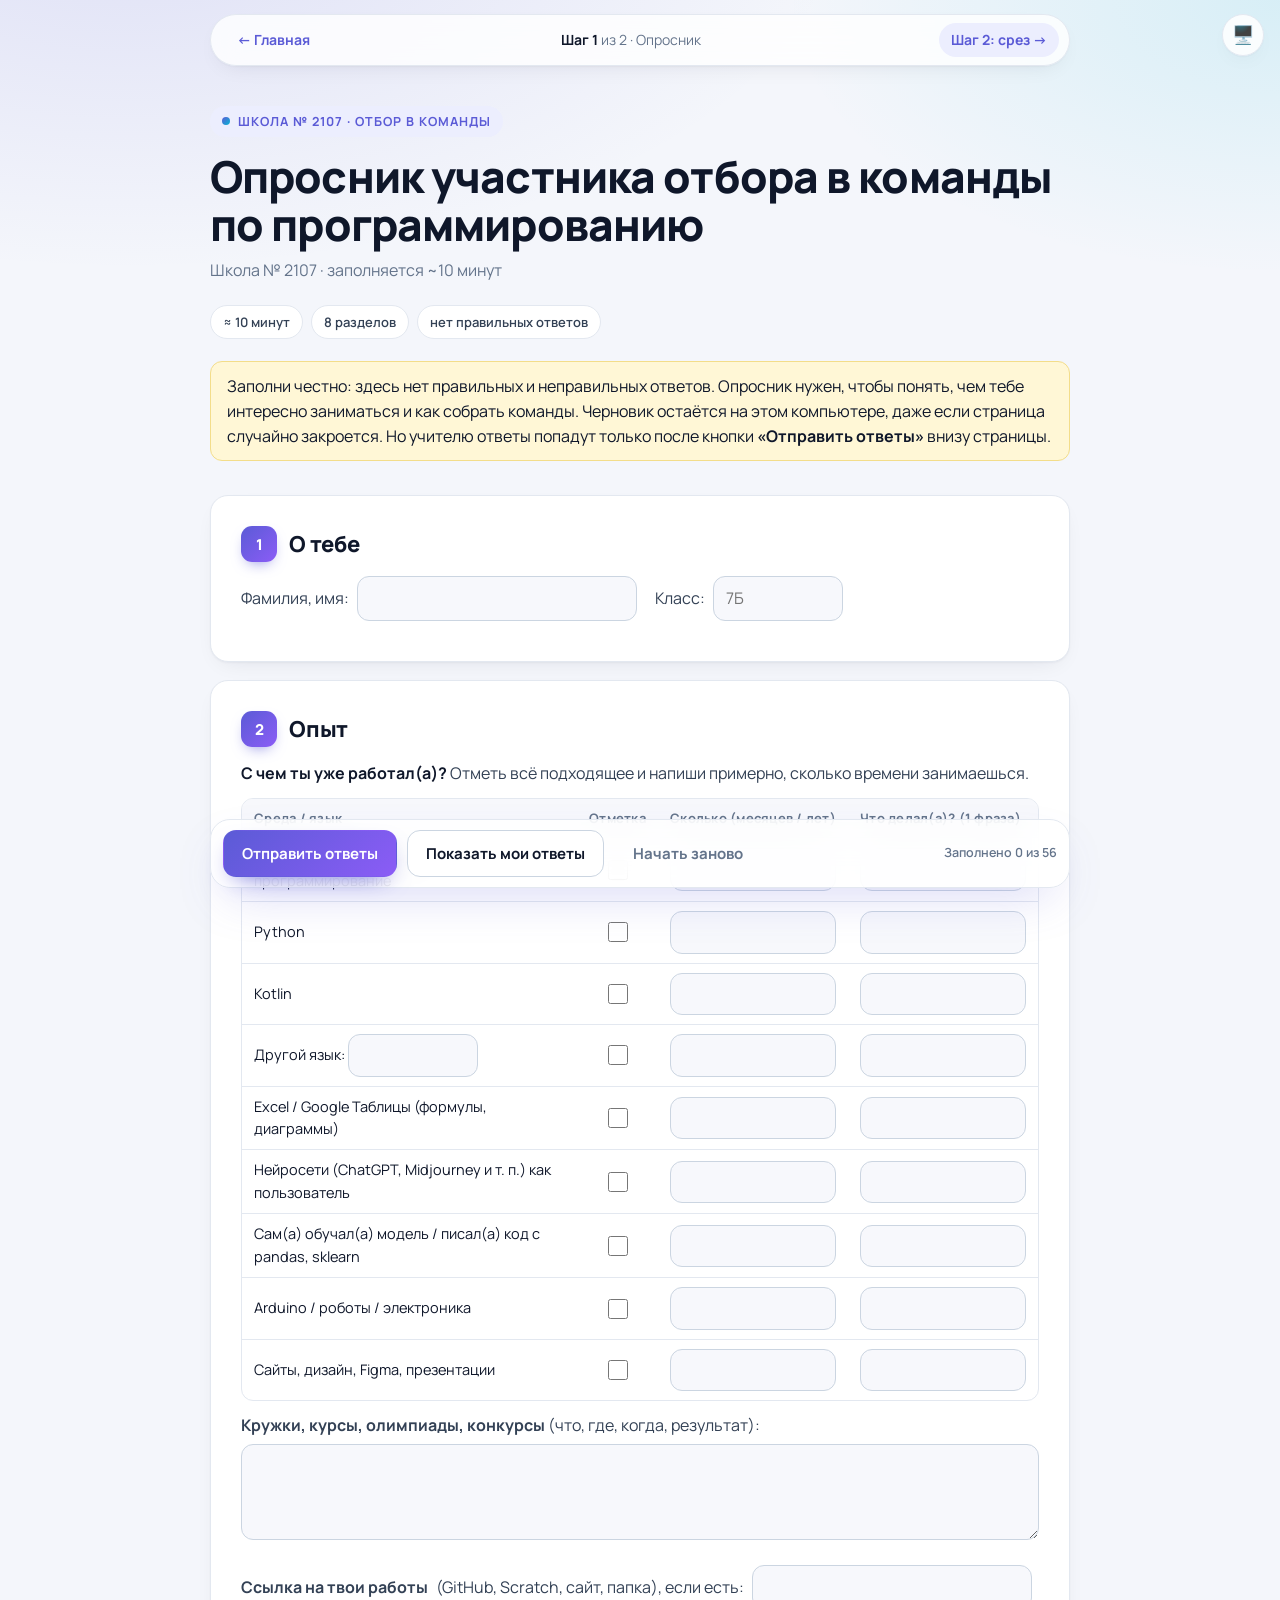
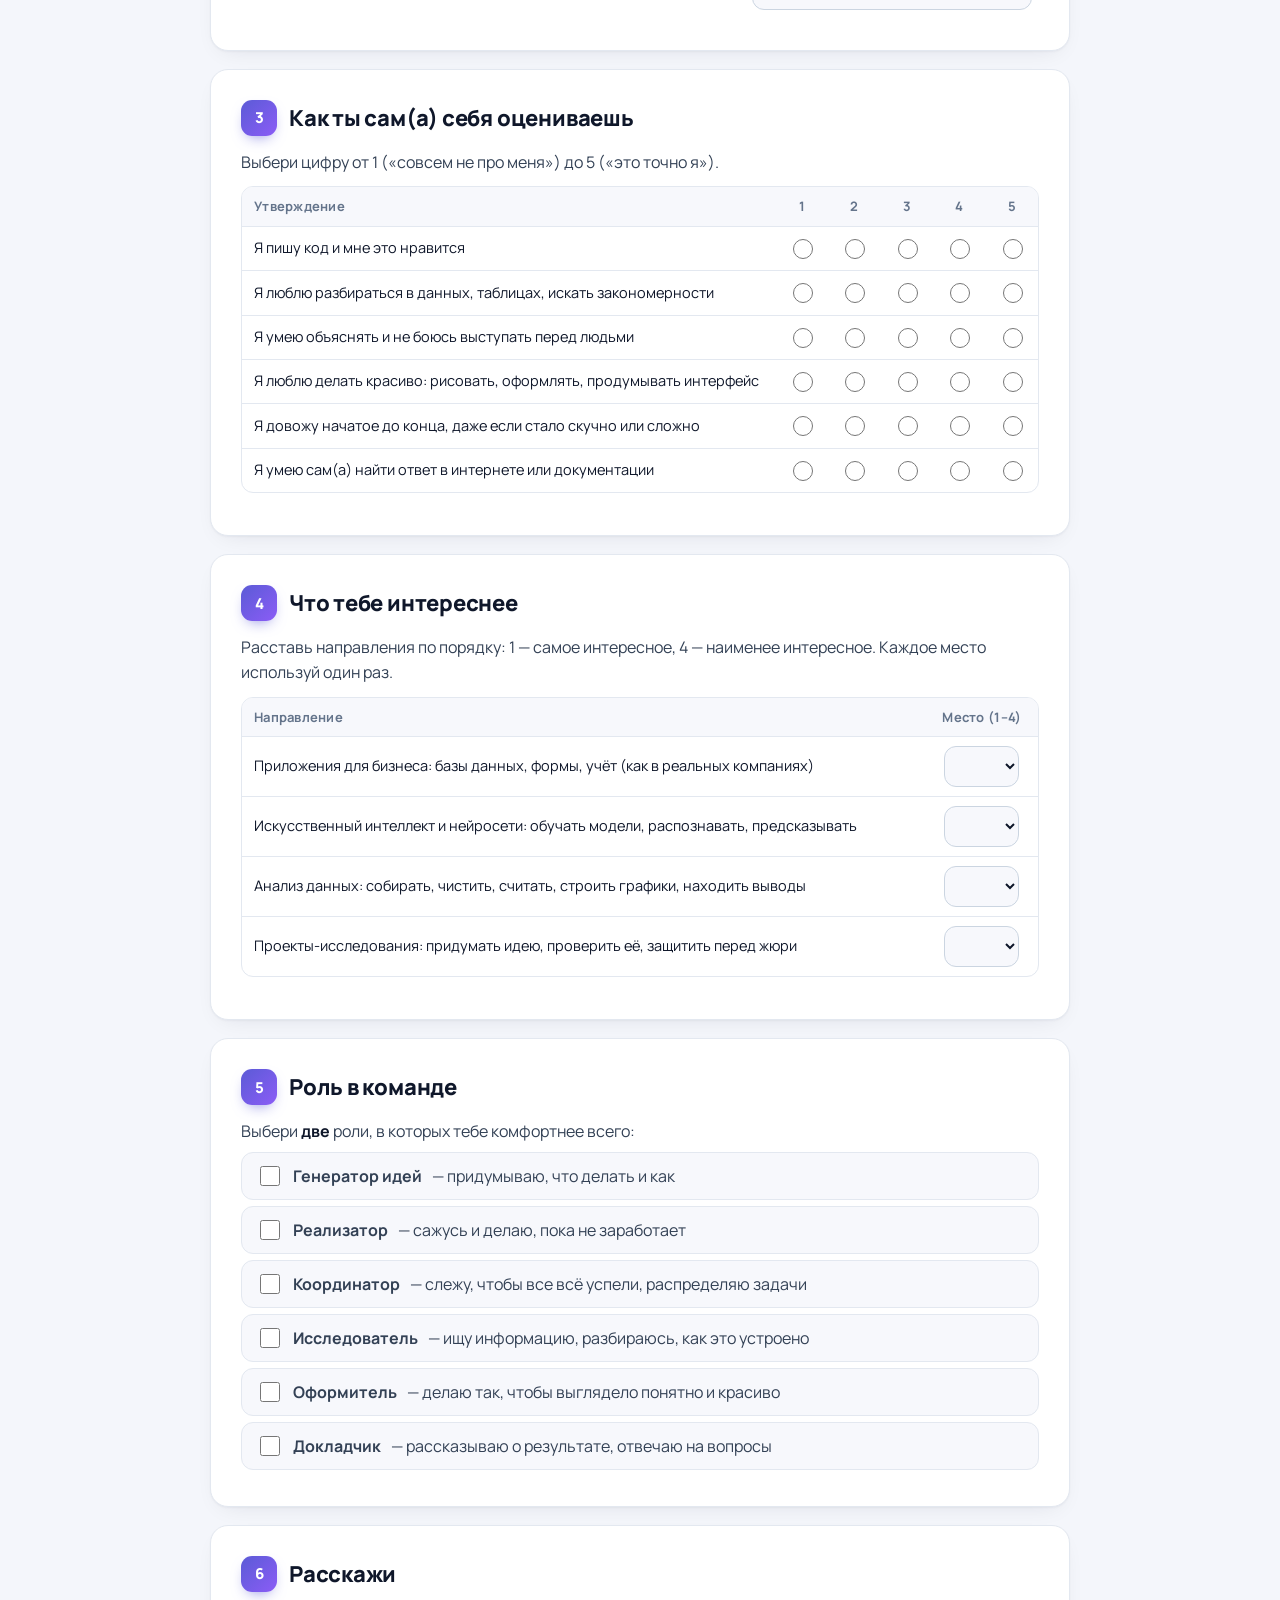
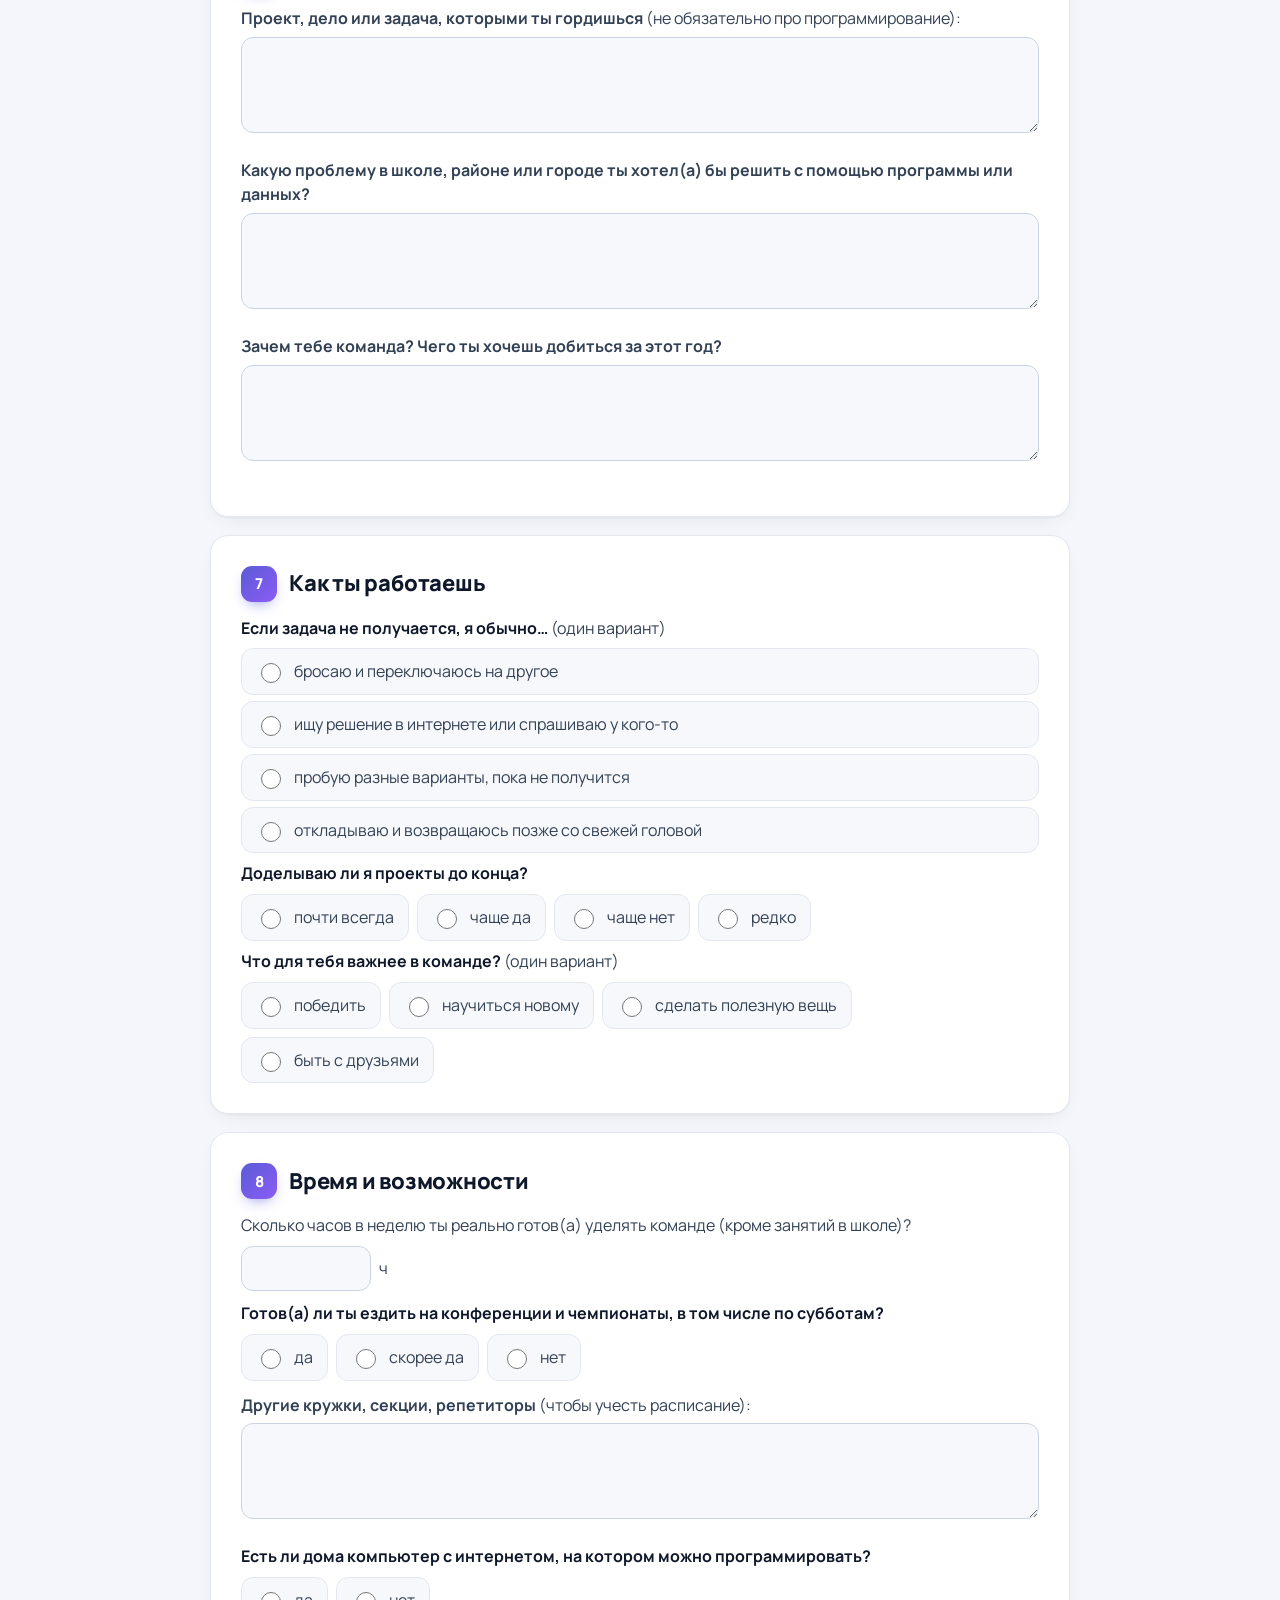
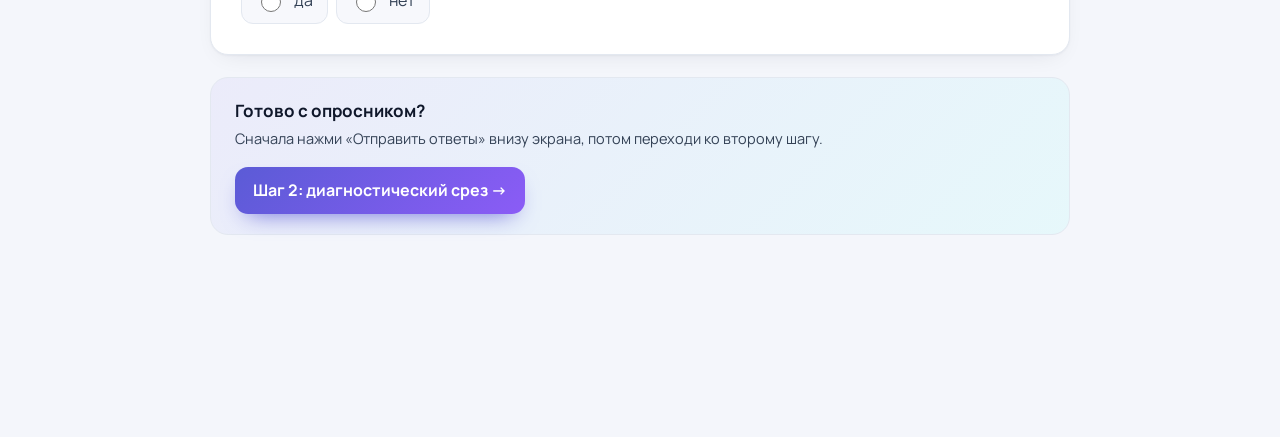
==== 01_опросник.html @ 0de2f6ca "Кнопка «Начать заново» и очистка формы после отправки" ====
<!doctype html>
<html lang="ru">
<head>
<meta charset="utf-8">
<meta name="viewport" content="width=device-width, initial-scale=1">
<title>Опросник участника отбора в команды по программированию</title>
<link rel="preconnect" href="https://fonts.googleapis.com">
<link rel="preconnect" href="https://fonts.gstatic.com" crossorigin>
<link href="https://fonts.googleapis.com/css2?family=Manrope:wght@500;600;700;800&family=JetBrains+Mono:wght@400;700&display=swap" rel="stylesheet">
<script src="_theme.js?v=20260913205445"></script>
<link rel="stylesheet" href="_common.css?v=20260913205445">
</head>
<body>
<form data-form="опросник" onsubmit="return false">
<div class="progress" aria-hidden="true"><i id="progress-bar"></i></div>
<nav class="topbar"><a class="home" href="index.html">← Главная</a><span class="stepmark"><b>Шаг 1</b> из 2 · Опросник</span><a class="next" href="02_срез.html">Шаг 2: срез →</a></nav>
<div class="hero">
<span class="eyebrow">Школа № 2107 · отбор в команды</span>
<h1>Опросник участника отбора в команды по программированию</h1>
<p class="sub">Школа № 2107 · заполняется ~10 минут</p>
<div class="chips"><span class="chip">≈ 10 минут</span><span class="chip">8 разделов</span><span class="chip">нет правильных ответов</span></div>
<p class="note">Заполни честно: здесь нет правильных и неправильных ответов. Опросник нужен, чтобы понять, чем тебе интересно заниматься и как собрать команды. Черновик остаётся на этом компьютере, даже если страница случайно закроется. Но учителю ответы попадут только после кнопки <b>«Отправить ответы»</b> внизу страницы.</p>
</div>
<section class="block" id="blk-1" data-blk="1">
<h2><span class="blk">1</span>О тебе</h2>
<div class="row"><label>Фамилия, имя: <input type="text" class="mid" name="fio" data-label="Фамилия, имя" required></label>
<label>Класс: <input type="text" class="short" name="klass" data-label="Класс" placeholder="7Б"></label></div>
</section>
<section class="block" id="blk-2" data-blk="2">
<h2><span class="blk">2</span>Опыт</h2>
<p><b>С чем ты уже работал(а)?</b> Отметь всё подходящее и напиши примерно, сколько времени занимаешься.</p>
<table>
<tr><th>Среда / язык</th><th class="c">Отметка</th><th>Сколько (месяцев / лет)</th><th>Что делал(а)? (1 фраза)</th></tr>
<tr><td>Scratch / другое блочное программирование</td><td class="c"><input type="checkbox" name="exp_scratch" data-label="Опыт: Scratch"></td><td><input type="text" name="exp_scratch_time" data-label="Scratch: сколько"></td><td><input type="text" name="exp_scratch_what" data-label="Scratch: что делал"></td></tr>
<tr><td>Python</td><td class="c"><input type="checkbox" name="exp_python" data-label="Опыт: Python"></td><td><input type="text" name="exp_python_time" data-label="Python: сколько"></td><td><input type="text" name="exp_python_what" data-label="Python: что делал"></td></tr>
<tr><td>Kotlin</td><td class="c"><input type="checkbox" name="exp_kotlin" data-label="Опыт: Kotlin"></td><td><input type="text" name="exp_kotlin_time" data-label="Kotlin: сколько"></td><td><input type="text" name="exp_kotlin_what" data-label="Kotlin: что делал"></td></tr>
<tr><td>Другой язык: <input type="text" class="short" name="exp_other_name" data-label="Другой язык: какой"></td><td class="c"><input type="checkbox" name="exp_other" data-label="Опыт: другой язык"></td><td><input type="text" name="exp_other_time" data-label="Другой язык: сколько"></td><td><input type="text" name="exp_other_what" data-label="Другой язык: что делал"></td></tr>
<tr><td>Excel / Google Таблицы (формулы, диаграммы)</td><td class="c"><input type="checkbox" name="exp_tables" data-label="Опыт: таблицы"></td><td><input type="text" name="exp_tables_time" data-label="Таблицы: сколько"></td><td><input type="text" name="exp_tables_what" data-label="Таблицы: что делал"></td></tr>
<tr><td>Нейросети (ChatGPT, Midjourney и т. п.) как пользователь</td><td class="c"><input type="checkbox" name="exp_ai_user" data-label="Опыт: нейросети как пользователь"></td><td><input type="text" name="exp_ai_user_time" data-label="Нейросети-пользователь: сколько"></td><td><input type="text" name="exp_ai_user_what" data-label="Нейросети-пользователь: что делал"></td></tr>
<tr><td>Сам(а) обучал(а) модель / писал(а) код с pandas, sklearn</td><td class="c"><input type="checkbox" name="exp_ai_dev" data-label="Опыт: обучал модель / pandas"></td><td><input type="text" name="exp_ai_dev_time" data-label="Модели/pandas: сколько"></td><td><input type="text" name="exp_ai_dev_what" data-label="Модели/pandas: что делал"></td></tr>
<tr><td>Arduino / роботы / электроника</td><td class="c"><input type="checkbox" name="exp_arduino" data-label="Опыт: Arduino/роботы"></td><td><input type="text" name="exp_arduino_time" data-label="Arduino: сколько"></td><td><input type="text" name="exp_arduino_what" data-label="Arduino: что делал"></td></tr>
<tr><td>Сайты, дизайн, Figma, презентации</td><td class="c"><input type="checkbox" name="exp_design" data-label="Опыт: сайты/дизайн"></td><td><input type="text" name="exp_design_time" data-label="Дизайн: сколько"></td><td><input type="text" name="exp_design_what" data-label="Дизайн: что делал"></td></tr>
</table>
<div class="q"><div class="t"><b>Кружки, курсы, олимпиады, конкурсы</b> (что, где, когда, результат):</div><textarea name="circles" data-label="Кружки, курсы, олимпиады"></textarea></div>
<div class="row"><label><b>Ссылка на твои работы</b> (GitHub, Scratch, сайт, папка), если есть: <input type="text" class="mid" name="link" data-label="Ссылка на работы"></label></div>
</section>
<section class="block" id="blk-3" data-blk="3">
<h2><span class="blk">3</span>Как ты сам(а) себя оцениваешь</h2>
<p>Выбери цифру от 1 («совсем не про меня») до 5 («это точно я»).</p>
<table class="scale">
<tr><th>Утверждение</th><th class="c">1</th><th class="c">2</th><th class="c">3</th><th class="c">4</th><th class="c">5</th></tr>
<tr><td>Я пишу код и мне это нравится</td><td><input type="radio" name="self_code" value="1" data-label="Самооценка: код"></td><td><input type="radio" name="self_code" value="2"></td><td><input type="radio" name="self_code" value="3"></td><td><input type="radio" name="self_code" value="4"></td><td><input type="radio" name="self_code" value="5"></td></tr>
<tr><td>Я люблю разбираться в данных, таблицах, искать закономерности</td><td><input type="radio" name="self_data" value="1" data-label="Самооценка: данные"></td><td><input type="radio" name="self_data" value="2"></td><td><input type="radio" name="self_data" value="3"></td><td><input type="radio" name="self_data" value="4"></td><td><input type="radio" name="self_data" value="5"></td></tr>
<tr><td>Я умею объяснять и не боюсь выступать перед людьми</td><td><input type="radio" name="self_speak" value="1" data-label="Самооценка: выступаю"></td><td><input type="radio" name="self_speak" value="2"></td><td><input type="radio" name="self_speak" value="3"></td><td><input type="radio" name="self_speak" value="4"></td><td><input type="radio" name="self_speak" value="5"></td></tr>
<tr><td>Я люблю делать красиво: рисовать, оформлять, продумывать интерфейс</td><td><input type="radio" name="self_design" value="1" data-label="Самооценка: красиво"></td><td><input type="radio" name="self_design" value="2"></td><td><input type="radio" name="self_design" value="3"></td><td><input type="radio" name="self_design" value="4"></td><td><input type="radio" name="self_design" value="5"></td></tr>
<tr><td>Я довожу начатое до конца, даже если стало скучно или сложно</td><td><input type="radio" name="self_finish" value="1" data-label="Самооценка: довожу до конца"></td><td><input type="radio" name="self_finish" value="2"></td><td><input type="radio" name="self_finish" value="3"></td><td><input type="radio" name="self_finish" value="4"></td><td><input type="radio" name="self_finish" value="5"></td></tr>
<tr><td>Я умею сам(а) найти ответ в интернете или документации</td><td><input type="radio" name="self_search" value="1" data-label="Самооценка: ищу сам"></td><td><input type="radio" name="self_search" value="2"></td><td><input type="radio" name="self_search" value="3"></td><td><input type="radio" name="self_search" value="4"></td><td><input type="radio" name="self_search" value="5"></td></tr>
</table>
</section>
<section class="block" id="blk-4" data-blk="4">
<h2><span class="blk">4</span>Что тебе интереснее</h2>
<p>Расставь направления по порядку: 1 — самое интересное, 4 — наименее интересное. Каждое место используй один раз.</p>
<table>
<tr><th>Направление</th><th class="c">Место (1–4)</th></tr>
<tr><td>Приложения для бизнеса: базы данных, формы, учёт (как в реальных компаниях)</td><td class="c"><select name="rank_business" data-label="Место: приложения для бизнеса"><option value=""></option><option>1</option><option>2</option><option>3</option><option>4</option></select></td></tr>
<tr><td>Искусственный интеллект и нейросети: обучать модели, распознавать, предсказывать</td><td class="c"><select name="rank_ai" data-label="Место: ИИ"><option value=""></option><option>1</option><option>2</option><option>3</option><option>4</option></select></td></tr>
<tr><td>Анализ данных: собирать, чистить, считать, строить графики, находить выводы</td><td class="c"><select name="rank_data" data-label="Место: анализ данных"><option value=""></option><option>1</option><option>2</option><option>3</option><option>4</option></select></td></tr>
<tr><td>Проекты-исследования: придумать идею, проверить её, защитить перед жюри</td><td class="c"><select name="rank_research" data-label="Место: проекты-исследования"><option value=""></option><option>1</option><option>2</option><option>3</option><option>4</option></select></td></tr>
</table>
</section>
<section class="block" id="blk-5" data-blk="5">
<h2><span class="blk">5</span>Роль в команде</h2>
<p>Выбери <b>две</b> роли, в которых тебе комфортнее всего:</p>
<div class="opts" data-max="2">
<label><input type="checkbox" name="role_ideas" data-label="Роль: генератор идей"> <b>Генератор идей</b> — придумываю, что делать и как</label>
<label><input type="checkbox" name="role_maker" data-label="Роль: реализатор"> <b>Реализатор</b> — сажусь и делаю, пока не заработает</label>
<label><input type="checkbox" name="role_coord" data-label="Роль: координатор"> <b>Координатор</b> — слежу, чтобы все всё успели, распределяю задачи</label>
<label><input type="checkbox" name="role_research" data-label="Роль: исследователь"> <b>Исследователь</b> — ищу информацию, разбираюсь, как это устроено</label>
<label><input type="checkbox" name="role_design" data-label="Роль: оформитель"> <b>Оформитель</b> — делаю так, чтобы выглядело понятно и красиво</label>
<label><input type="checkbox" name="role_speaker" data-label="Роль: докладчик"> <b>Докладчик</b> — рассказываю о результате, отвечаю на вопросы</label>
</div>
</section>
<section class="block" id="blk-6" data-blk="6">
<h2><span class="blk">6</span>Расскажи</h2>
<div class="q"><div class="t"><b>Проект, дело или задача, которыми ты гордишься</b> (не обязательно про программирование):</div><textarea name="proud" data-label="Проект, которым горжусь"></textarea></div>
<div class="q"><div class="t"><b>Какую проблему в школе, районе или городе ты хотел(а) бы решить с помощью программы или данных?</b></div><textarea name="problem" data-label="Какую проблему хочу решить"></textarea></div>
<div class="q"><div class="t"><b>Зачем тебе команда? Чего ты хочешь добиться за этот год?</b></div><textarea name="why" data-label="Зачем команда, цель на год"></textarea></div>
</section>
<section class="block" id="blk-7" data-blk="7">
<h2><span class="blk">7</span>Как ты работаешь</h2>
<p><b>Если задача не получается, я обычно…</b> (один вариант)</p>
<div class="opts">
<label><input type="radio" name="stuck" value="бросаю" data-label="Если не получается"> бросаю и переключаюсь на другое</label>
<label><input type="radio" name="stuck" value="ищу решение"> ищу решение в интернете или спрашиваю у кого-то</label>
<label><input type="radio" name="stuck" value="пробую варианты"> пробую разные варианты, пока не получится</label>
<label><input type="radio" name="stuck" value="откладываю"> откладываю и возвращаюсь позже со свежей головой</label>
</div>
<p><b>Доделываю ли я проекты до конца?</b></p>
<div class="opts inline">
<label><input type="radio" name="finish" value="почти всегда" data-label="Доделываю до конца"> почти всегда</label>
<label><input type="radio" name="finish" value="чаще да"> чаще да</label>
<label><input type="radio" name="finish" value="чаще нет"> чаще нет</label>
<label><input type="radio" name="finish" value="редко"> редко</label>
</div>
<p><b>Что для тебя важнее в команде?</b> (один вариант)</p>
<div class="opts inline">
<label><input type="radio" name="important" value="победить" data-label="Важнее в команде"> победить</label>
<label><input type="radio" name="important" value="научиться новому"> научиться новому</label>
<label><input type="radio" name="important" value="сделать полезную вещь"> сделать полезную вещь</label>
<label><input type="radio" name="important" value="быть с друзьями"> быть с друзьями</label>
</div>
</section>
<section class="block" id="blk-8" data-blk="8">
<h2><span class="blk">8</span>Время и возможности</h2>
<div class="row"><label>Сколько часов в неделю ты реально готов(а) уделять команде (кроме занятий в школе)? <input type="number" min="0" max="40" class="short" name="hours" data-label="Часов в неделю"> ч</label></div>
<p><b>Готов(а) ли ты ездить на конференции и чемпионаты, в том числе по субботам?</b></p>
<div class="opts inline">
<label><input type="radio" name="trips" value="да" data-label="Готов к выездам"> да</label>
<label><input type="radio" name="trips" value="скорее да"> скорее да</label>
<label><input type="radio" name="trips" value="нет"> нет</label>
</div>
<div class="q"><div class="t"><b>Другие кружки, секции, репетиторы</b> (чтобы учесть расписание):</div><textarea name="other_activities" data-label="Другие кружки и секции"></textarea></div>
<p><b>Есть ли дома компьютер с интернетом, на котором можно программировать?</b></p>
<div class="opts inline">
<label><input type="radio" name="pc_home" value="да" data-label="Компьютер дома"> да</label>
<label><input type="radio" name="pc_home" value="нет"> нет</label>
</div>
</section>
<div class="nextcard"><div><b>Готово с опросником?</b><span>Сначала нажми «Отправить ответы» внизу экрана, потом переходи ко второму шагу.</span></div><a class="btn" href="02_срез.html">Шаг 2: диагностический срез →</a></div>
<div id="preview-modal" class="modal" hidden><div class="modal-card"><div class="modal-head"><b>Мои ответы</b><button type="button" id="preview-close" class="mini">Закрыть</button></div><pre id="preview"></pre></div></div>
<div class="savebar"><div class="inner">
<button type="button" id="submit-btn" class="primary">Отправить ответы</button>
<button type="button" id="save-btn">Сохранить файлом</button>
<button type="button" id="preview-btn">Показать мои ответы</button>
<button type="button" id="reset-btn" class="ghost">Начать заново</button>
<div class="status"><span id="counter"></span><span id="saved-msg"></span><span id="mode" class="muted"></span></div>
</div></div>
</form>
<script src="_config.js?v=20260913205445"></script>
<script src="_common.js?v=20260913205445"></script>
</body>
</html>
---- _common.css ----
/* ===== Дизайн-система форм отбора · 2026 ===== */
:root {
  --bg: #f4f6fb;
  --bg-2: #eef1f8;
  --surface: #ffffff;
  --surface-2: #f7f8fc;
  --ink: #0f172a;
  --ink-2: #334155;
  --muted: #64748b;
  --line: #e3e8f0;
  --line-2: #cbd5e1;
  --accent: #5b5bd6;
  --accent-2: #8b5cf6;
  --accent-3: #06b6d4;
  --accent-ink: #ffffff;
  --accent-soft: #eceefe;
  --ok: #16a34a;
  --ok-soft: #dcfce7;
  --warn-soft: #fff7d6;
  --warn-line: #f3dd8a;
  --code-bg: #0f172a;
  --code-ink: #e2e8f0;
  --shadow: 0 1px 2px rgba(15, 23, 42, .04), 0 8px 24px -12px rgba(15, 23, 42, .12);
  --shadow-lg: 0 20px 50px -20px rgba(91, 91, 214, .35);
  --radius: 18px;
  --radius-sm: 12px;
  --font: "Manrope", "Inter", -apple-system, "Segoe UI", Roboto, Arial, sans-serif;
  --mono: "JetBrains Mono", Menlo, Consolas, monospace;
  color-scheme: light;
}
:root[data-theme="dark"] {
    --bg: #0b0f1a;
    --bg-2: #0e1322;
    --surface: #121a2b;
    --surface-2: #171f33;
    --ink: #e8ecf5;
    --ink-2: #c3cad9;
    --muted: #8b95a9;
    --line: #22304a;
    --line-2: #34405c;
    --accent: #8b8bff;
    --accent-2: #a78bfa;
    --accent-3: #22d3ee;
    --accent-ink: #0b0f1a;
    --accent-soft: #1d2140;
    --ok: #4ade80;
    --ok-soft: #10301f;
    --warn-soft: #2b2610;
    --warn-line: #5a4d1a;
    --code-bg: #0a1020;
    --code-ink: #dbe3f0;
    --shadow: 0 1px 2px rgba(0, 0, 0, .3), 0 12px 32px -14px rgba(0, 0, 0, .6);
    --shadow-lg: 0 20px 50px -20px rgba(139, 139, 255, .35);
    color-scheme: dark;
}
@media (prefers-color-scheme: dark) {
  :root:not([data-theme="light"]) {
    --bg: #0b0f1a;
    --bg-2: #0e1322;
    --surface: #121a2b;
    --surface-2: #171f33;
    --ink: #e8ecf5;
    --ink-2: #c3cad9;
    --muted: #8b95a9;
    --line: #22304a;
    --line-2: #34405c;
    --accent: #8b8bff;
    --accent-2: #a78bfa;
    --accent-3: #22d3ee;
    --accent-ink: #0b0f1a;
    --accent-soft: #1d2140;
    --ok: #4ade80;
    --ok-soft: #10301f;
    --warn-soft: #2b2610;
    --warn-line: #5a4d1a;
    --code-bg: #0a1020;
    --code-ink: #dbe3f0;
    --shadow: 0 1px 2px rgba(0, 0, 0, .3), 0 12px 32px -14px rgba(0, 0, 0, .6);
    --shadow-lg: 0 20px 50px -20px rgba(139, 139, 255, .35);
    color-scheme: dark;
  }
}

* { box-sizing: border-box; }
html { scroll-behavior: smooth; scroll-padding-top: 90px; }
body {
  margin: 0;
  padding: 0 clamp(16px, 4vw, 40px) 180px;
  font: 16px/1.55 var(--font);
  color: var(--ink);
  background:
    radial-gradient(1200px 600px at 10% -10%, color-mix(in srgb, var(--accent) 14%, transparent), transparent 60%),
    radial-gradient(900px 500px at 100% 0%, color-mix(in srgb, var(--accent-3) 12%, transparent), transparent 55%),
    var(--bg);
  background-attachment: fixed;
  -webkit-font-smoothing: antialiased;
}
form, main { max-width: 860px; margin: 0 auto; }

/* ---------- Верх страницы ---------- */
.hero { padding: 40px 0 8px; }
.eyebrow {
  display: inline-flex; align-items: center; gap: 8px;
  font-size: 12.5px; font-weight: 700; letter-spacing: .08em; text-transform: uppercase;
  color: var(--accent); background: var(--accent-soft);
  padding: 6px 12px; border-radius: 999px; margin: 0 0 16px;
}
.eyebrow::before { content: ""; width: 8px; height: 8px; border-radius: 50%; background: linear-gradient(135deg, var(--accent), var(--accent-3)); }
h1 {
  font-size: clamp(30px, 5vw, 44px); line-height: 1.08; letter-spacing: -.02em; font-weight: 800;
  margin: 0 0 10px; color: var(--ink);
}
.sub { color: var(--muted); font-size: 16px; margin: 0 0 22px; }
.chips { display: flex; flex-wrap: wrap; gap: 8px; margin: 0 0 22px; }
.chip {
  font-size: 13px; font-weight: 600; color: var(--ink-2);
  background: var(--surface); border: 1px solid var(--line); border-radius: 999px; padding: 6px 12px;
}

/* ---------- Карточки-блоки ---------- */
.block, .card-static {
  background: var(--surface);
  border: 1px solid var(--line);
  border-radius: var(--radius);
  box-shadow: var(--shadow);
  padding: clamp(18px, 3vw, 30px);
  margin: 18px 0;
}
.block > h2:first-child { margin-top: 0; }
h2 {
  font-size: 22px; font-weight: 800; letter-spacing: -.01em; margin: 0 0 14px;
  display: flex; align-items: center; gap: 12px;
}
h2 .blk {
  flex: none; width: 36px; height: 36px; border-radius: 11px;
  display: grid; place-items: center; font-size: 15px; font-weight: 800; color: var(--accent-ink);
  background: linear-gradient(135deg, var(--accent), var(--accent-2));
  box-shadow: 0 6px 16px -8px var(--accent);
}
h3 { font-size: 17px; font-weight: 700; margin: 26px 0 8px; display: flex; align-items: center; gap: 10px; }
h3 .qn {
  flex: none; font-family: var(--mono); font-size: 12.5px; font-weight: 700; letter-spacing: .02em;
  color: var(--accent); background: var(--accent-soft); border-radius: 8px; padding: 3px 8px;
}
h3 .star { color: #f59e0b; font-size: 14px; }
p { margin: 8px 0; color: var(--ink-2); }
p b, li b { color: var(--ink); }
.note {
  background: var(--warn-soft); border: 1px solid var(--warn-line);
  padding: 12px 16px; border-radius: var(--radius-sm); color: var(--ink);
}
.note b { color: var(--ink); }
blockquote {
  margin: 10px 0; padding: 12px 16px; border-left: 3px solid var(--accent);
  background: var(--surface-2); border-radius: 0 var(--radius-sm) var(--radius-sm) 0; color: var(--ink-2);
}
ul, ol { margin: 8px 0; padding-left: 24px; color: var(--ink-2); }
li { margin: 4px 0; }
a { color: var(--accent); font-weight: 600; text-decoration: none; }
a:hover { text-decoration: underline; }

/* ---------- Код ---------- */
pre {
  background: var(--code-bg); color: var(--code-ink);
  border-radius: var(--radius-sm); padding: 14px 16px; margin: 12px 0;
  font: 14px/1.5 var(--mono); overflow-x: auto; position: relative;
  border: 1px solid color-mix(in srgb, var(--code-ink) 12%, transparent);
}
code {
  font: 13.5px var(--mono); background: var(--surface-2); border: 1px solid var(--line);
  padding: 1px 6px; border-radius: 6px; color: var(--ink);
}

/* ---------- Таблицы ---------- */
table {
  border-collapse: separate; border-spacing: 0; width: 100%; margin: 12px 0; font-size: 14.5px;
  border: 1px solid var(--line); border-radius: var(--radius-sm); overflow: hidden;
}
th, td { padding: 9px 12px; vertical-align: middle; text-align: left; border-bottom: 1px solid var(--line); }
tr:last-child td { border-bottom: 0; }
th { background: var(--surface-2); font-weight: 700; font-size: 13px; color: var(--muted); letter-spacing: .02em; }
td.c, th.c { text-align: center; }
tbody tr:hover td { background: color-mix(in srgb, var(--accent-soft) 45%, transparent); }
table td input[type=text] { min-width: 90px; }

/* ---------- Поля ---------- */
label { cursor: pointer; color: var(--ink-2); }
input[type=text], input[type=number], select, textarea {
  font: inherit; color: var(--ink); background: var(--surface-2);
  border: 1.5px solid var(--line-2); border-radius: var(--radius-sm); padding: 9px 12px;
  transition: border-color .15s, box-shadow .15s, background .15s;
}
input[type=text]:hover, input[type=number]:hover, select:hover, textarea:hover { border-color: var(--accent); }
input[type=text]:focus, input[type=number]:focus, select:focus, textarea:focus {
  outline: none; border-color: var(--accent); background: var(--surface);
  box-shadow: 0 0 0 4px color-mix(in srgb, var(--accent) 18%, transparent);
}
input[type=text] { width: 100%; }
input.short { width: 130px; }
input.mid { width: 280px; max-width: 100%; }
textarea { width: 100%; min-height: 96px; resize: vertical; line-height: 1.5; }
textarea.big { min-height: 170px; }
textarea.mono { font: 14px/1.5 var(--mono); min-height: 150px; }
select { padding-right: 32px; }
input[type=checkbox], input[type=radio] { width: 20px; height: 20px; accent-color: var(--accent); vertical-align: -4px; cursor: pointer; }
.row { display: flex; flex-wrap: wrap; gap: 10px 18px; align-items: center; margin: 10px 0; }
.row label { display: inline-flex; flex-wrap: wrap; align-items: center; gap: 8px; }
.opts label {
  display: flex; align-items: center; gap: 10px; margin: 6px 0; padding: 10px 14px;
  border: 1.5px solid var(--line); border-radius: var(--radius-sm); background: var(--surface-2);
  transition: border-color .15s, background .15s;
}
.opts label:hover { border-color: var(--accent); }
.opts label:has(input:checked) { border-color: var(--accent); background: var(--accent-soft); color: var(--ink); }
.opts.inline { display: flex; flex-wrap: wrap; gap: 8px; }
.opts.inline label { margin: 0; }
.scale td { text-align: center; }
.scale td:first-child { text-align: left; }
.q { margin: 12px 0 18px; }
.q > .t { margin-bottom: 6px; color: var(--ink-2); }

/* ---------- Прогресс ---------- */
.progress { position: fixed; top: 0; left: 0; right: 0; height: 4px; background: transparent; z-index: 20; }
.progress > i { display: block; height: 100%; width: 0; background: linear-gradient(90deg, var(--accent), var(--accent-3)); transition: width .3s; }
.blocknav {
  position: sticky; top: 12px; z-index: 10; display: flex; gap: 6px; flex-wrap: wrap; margin: 6px 0 18px;
  padding: 8px; border-radius: 999px; background: color-mix(in srgb, var(--surface) 80%, transparent);
  backdrop-filter: blur(14px); -webkit-backdrop-filter: blur(14px); border: 1px solid var(--line); box-shadow: var(--shadow);
  width: fit-content; max-width: 100%;
}
.blocknav a {
  font-size: 13px; font-weight: 700; color: var(--ink-2); padding: 6px 12px; border-radius: 999px; text-decoration: none;
}
.blocknav a:hover { background: var(--accent-soft); color: var(--accent); }
.blocknav a.done { color: var(--ok); }

/* ---------- Панель действий ---------- */
.savebar {
  position: fixed; left: 0; right: 0; bottom: 0; z-index: 30;
  display: flex; justify-content: center; padding: 12px clamp(12px, 3vw, 24px) max(12px, env(safe-area-inset-bottom));
  pointer-events: none;
}
.savebar .inner {
  pointer-events: auto; display: flex; gap: 10px; align-items: center; flex-wrap: wrap; width: 100%; max-width: 860px;
  background: color-mix(in srgb, var(--surface) 82%, transparent); backdrop-filter: blur(16px); -webkit-backdrop-filter: blur(16px);
  border: 1px solid var(--line); border-radius: 20px; padding: 10px 12px; box-shadow: var(--shadow-lg);
}
.savebar button {
  font: inherit; font-weight: 700; font-size: 15px; padding: 11px 18px; border-radius: 13px;
  border: 1.5px solid var(--line-2); background: var(--surface); color: var(--ink); cursor: pointer;
  transition: transform .1s, box-shadow .15s, border-color .15s;
}
.savebar button:hover { border-color: var(--accent); transform: translateY(-1px); }
.savebar button:active { transform: translateY(0); }
.savebar button:disabled { opacity: .6; cursor: wait; }
.savebar button.primary {
  color: var(--accent-ink); border-color: transparent;
  background: linear-gradient(135deg, var(--accent), var(--accent-2));
  box-shadow: 0 10px 24px -12px var(--accent);
}
.savebar .status { display: flex; flex-direction: column; gap: 2px; margin-left: auto; min-width: 0; }
#counter { font-size: 12.5px; color: var(--muted); font-weight: 600; }
#saved-msg { font-size: 13.5px; font-weight: 700; color: var(--ok); }
#saved-msg:empty { display: none; }
.muted { color: var(--muted); font-size: 12.5px; }
#preview { white-space: pre-wrap; font-size: 13px; }

/* ---------- Стартовая ---------- */
.cards { display: grid; grid-template-columns: repeat(auto-fit, minmax(260px, 1fr)); gap: 16px; margin: 22px 0; }
.card {
  position: relative; display: block; padding: 24px; border-radius: var(--radius); text-decoration: none; color: inherit;
  background: var(--surface); border: 1px solid var(--line); box-shadow: var(--shadow);
  transition: transform .15s, box-shadow .15s, border-color .15s; overflow: hidden;
}
.card::after {
  content: ""; position: absolute; inset: 0; opacity: 0; transition: opacity .2s;
  background: linear-gradient(135deg, color-mix(in srgb, var(--accent) 10%, transparent), transparent 60%);
}
.card:hover { transform: translateY(-3px); border-color: var(--accent); box-shadow: var(--shadow-lg); text-decoration: none; }
.card:hover::after { opacity: 1; }
.card .num {
  width: 44px; height: 44px; border-radius: 14px; display: grid; place-items: center;
  font-weight: 800; font-size: 18px; color: var(--accent-ink);
  background: linear-gradient(135deg, var(--accent), var(--accent-2)); margin-bottom: 14px;
}
.card b { display: block; font-size: 20px; letter-spacing: -.01em; margin-bottom: 6px; color: var(--ink); }
.card span { color: var(--muted); font-size: 14.5px; }
.card .go { position: absolute; right: 20px; top: 24px; color: var(--accent); font-weight: 800; }
.steps { display: grid; grid-template-columns: repeat(auto-fit, minmax(200px, 1fr)); gap: 12px; margin: 14px 0; }
.step { padding: 16px; border-radius: var(--radius-sm); background: var(--surface-2); border: 1px solid var(--line); font-size: 14.5px; color: var(--ink-2); }
.step b { display: block; color: var(--ink); margin-bottom: 4px; }
.files { list-style: none; padding: 0; display: flex; flex-wrap: wrap; gap: 10px; }
.files a {
  display: inline-flex; align-items: center; gap: 8px; padding: 10px 14px; border-radius: var(--radius-sm);
  background: var(--surface); border: 1px solid var(--line); font-family: var(--mono); font-size: 13.5px;
}
.files a:hover { border-color: var(--accent); text-decoration: none; }
.footer { margin: 30px 0 0; color: var(--muted); font-size: 13px; }

@media (max-width: 600px) {
  input.mid { width: 100%; }
  .savebar .status { margin-left: 0; width: 100%; }
  h2 { font-size: 19px; }
}
@media (prefers-reduced-motion: reduce) { * { transition: none !important; scroll-behavior: auto !important; } }

/* ---------- Навигация между шагами ---------- */
.topbar {
  display: flex; align-items: center; gap: 12px; flex-wrap: wrap;
  margin: 14px 0 0; padding: 8px 10px 8px 14px; border-radius: 999px;
  background: color-mix(in srgb, var(--surface) 80%, transparent); border: 1px solid var(--line);
  backdrop-filter: blur(14px); -webkit-backdrop-filter: blur(14px); box-shadow: var(--shadow);
  font-size: 14px;
}
.topbar a { font-weight: 700; padding: 6px 12px; border-radius: 999px; }
.topbar a:hover { background: var(--accent-soft); text-decoration: none; }
.topbar .stepmark { color: var(--muted); margin-left: auto; margin-right: auto; }
.topbar .stepmark b { color: var(--ink); }
.topbar .next { background: var(--accent-soft); }
.nextcard {
  display: flex; align-items: center; justify-content: space-between; gap: 16px; flex-wrap: wrap;
  margin: 22px 0; padding: 20px 24px; border-radius: var(--radius);
  background: linear-gradient(135deg, color-mix(in srgb, var(--accent) 12%, var(--surface)), color-mix(in srgb, var(--accent-3) 10%, var(--surface)));
  border: 1px solid var(--line);
}
.nextcard b { display: block; font-size: 17px; color: var(--ink); margin-bottom: 2px; }
.nextcard span { color: var(--ink-2); font-size: 14.5px; }
.btn {
  display: inline-block; font-weight: 700; padding: 11px 18px; border-radius: 13px; color: var(--accent-ink);
  background: linear-gradient(135deg, var(--accent), var(--accent-2)); box-shadow: 0 10px 24px -12px var(--accent);
  white-space: nowrap;
}
.btn:hover { text-decoration: none; filter: brightness(1.05); }
#saved-msg a { color: var(--accent); margin-left: 6px; }
.savebar button[hidden] { display: none; }
@media (max-width: 600px) { .topbar .stepmark { order: 3; width: 100%; text-align: center; margin: 0; } }

/* ---------- Окно «Мои ответы» ---------- */
.modal { position: fixed; inset: 0; z-index: 40; display: flex; align-items: center; justify-content: center; padding: 16px;
  background: color-mix(in srgb, var(--ink) 45%, transparent); backdrop-filter: blur(6px); -webkit-backdrop-filter: blur(6px); }
.modal[hidden] { display: none; }
.modal-card { width: min(820px, 100%); max-height: 85vh; display: flex; flex-direction: column; background: var(--surface);
  border: 1px solid var(--line); border-radius: var(--radius); box-shadow: var(--shadow-lg); overflow: hidden; }
.modal-head { display: flex; justify-content: space-between; align-items: center; padding: 14px 18px; border-bottom: 1px solid var(--line); font-size: 16px; }
.modal-card #preview { margin: 0; border: 0; border-radius: 0; overflow: auto; flex: 1; white-space: pre-wrap; font-size: 13.5px;
  background: var(--surface-2); color: var(--ink); }
.mini { font: inherit; font-size: 13px; font-weight: 700; padding: 6px 12px; border-radius: 10px; border: 1.5px solid var(--line-2); background: var(--surface); color: var(--ink); cursor: pointer; }
.mini:hover { border-color: var(--accent); }

/* ---------- Кнопка темы ---------- */
.theme-btn { position: fixed; top: 14px; right: 16px; z-index: 50; width: 42px; height: 42px; border-radius: 50%; font-size: 18px; line-height: 1;
  border: 1px solid var(--line); background: color-mix(in srgb, var(--surface) 85%, transparent); backdrop-filter: blur(12px); -webkit-backdrop-filter: blur(12px);
  box-shadow: var(--shadow); cursor: pointer; display: grid; place-items: center; }
.theme-btn:hover { border-color: var(--accent); }

.savebar button.ghost { border-color: transparent; background: transparent; color: var(--muted); }
.savebar button.ghost:hover { color: #e11d48; border-color: #e11d48; background: var(--surface); }
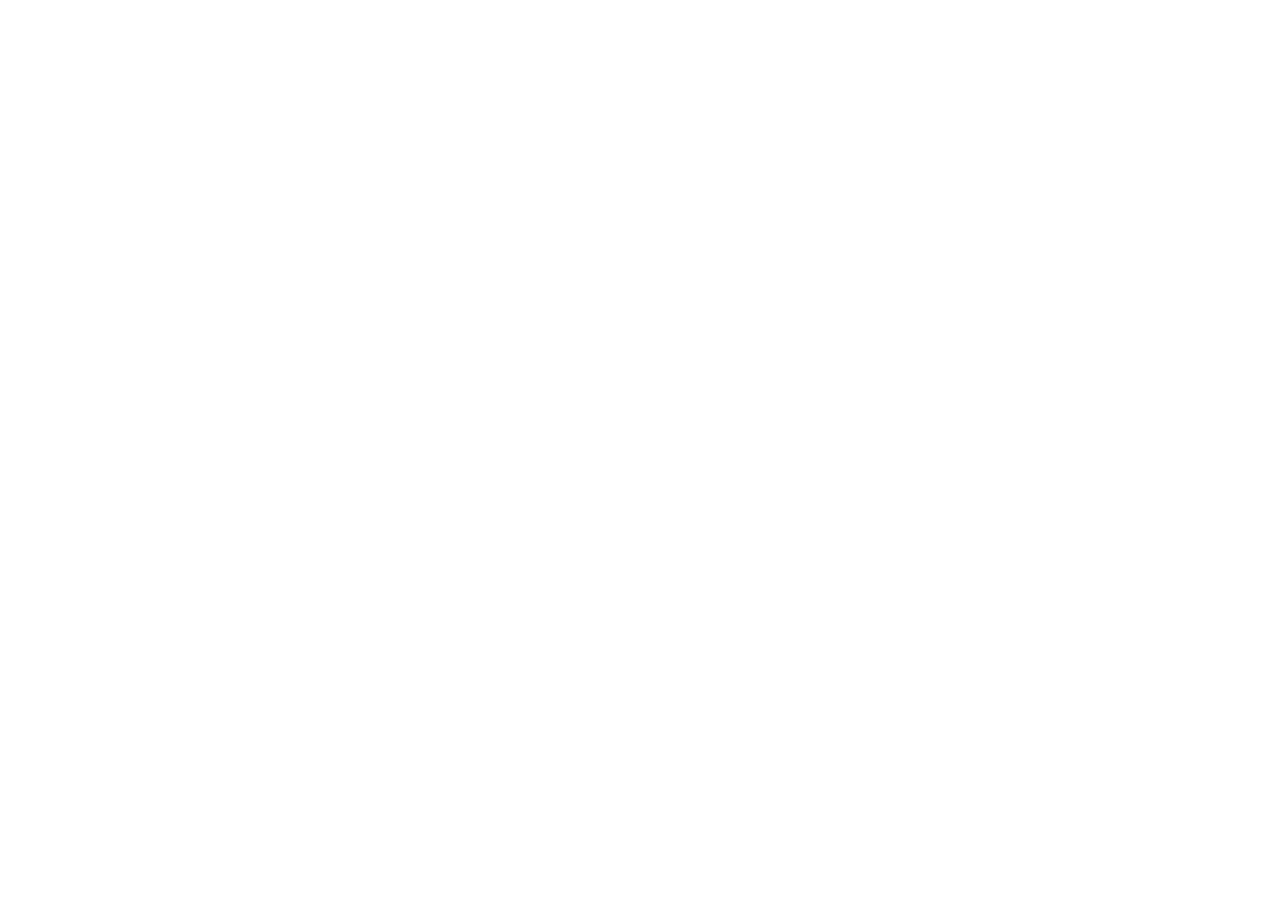
==== commit af81fda2: "Безопасность: принудительный HTTPS, сессия панели в пределах вкладки, автовыход" ====
--- a/01_опросник.html
+++ b/01_опросник.html
@@ -7,8 +7,8 @@
 <link rel="preconnect" href="https://fonts.googleapis.com">
 <link rel="preconnect" href="https://fonts.gstatic.com" crossorigin>
 <link href="https://fonts.googleapis.com/css2?family=Manrope:wght@500;600;700;800&family=JetBrains+Mono:wght@400;700&display=swap" rel="stylesheet">
-<script src="_theme.js?v=20260913205445"></script>
-<link rel="stylesheet" href="_common.css?v=20260913205445">
+<script src="_theme.js?v=20260913213316"></script>
+<link rel="stylesheet" href="_common.css?v=20260913213316">
 </head>
 <body>
 <form data-form="опросник" onsubmit="return false">
@@ -136,7 +136,7 @@
 <div class="status"><span id="counter"></span><span id="saved-msg"></span><span id="mode" class="muted"></span></div>
 </div></div>
 </form>
-<script src="_config.js?v=20260913205445"></script>
-<script src="_common.js?v=20260913205445"></script>
+<script src="_config.js?v=20260913213316"></script>
+<script src="_common.js?v=20260913213316"></script>
 </body>
 </html>
